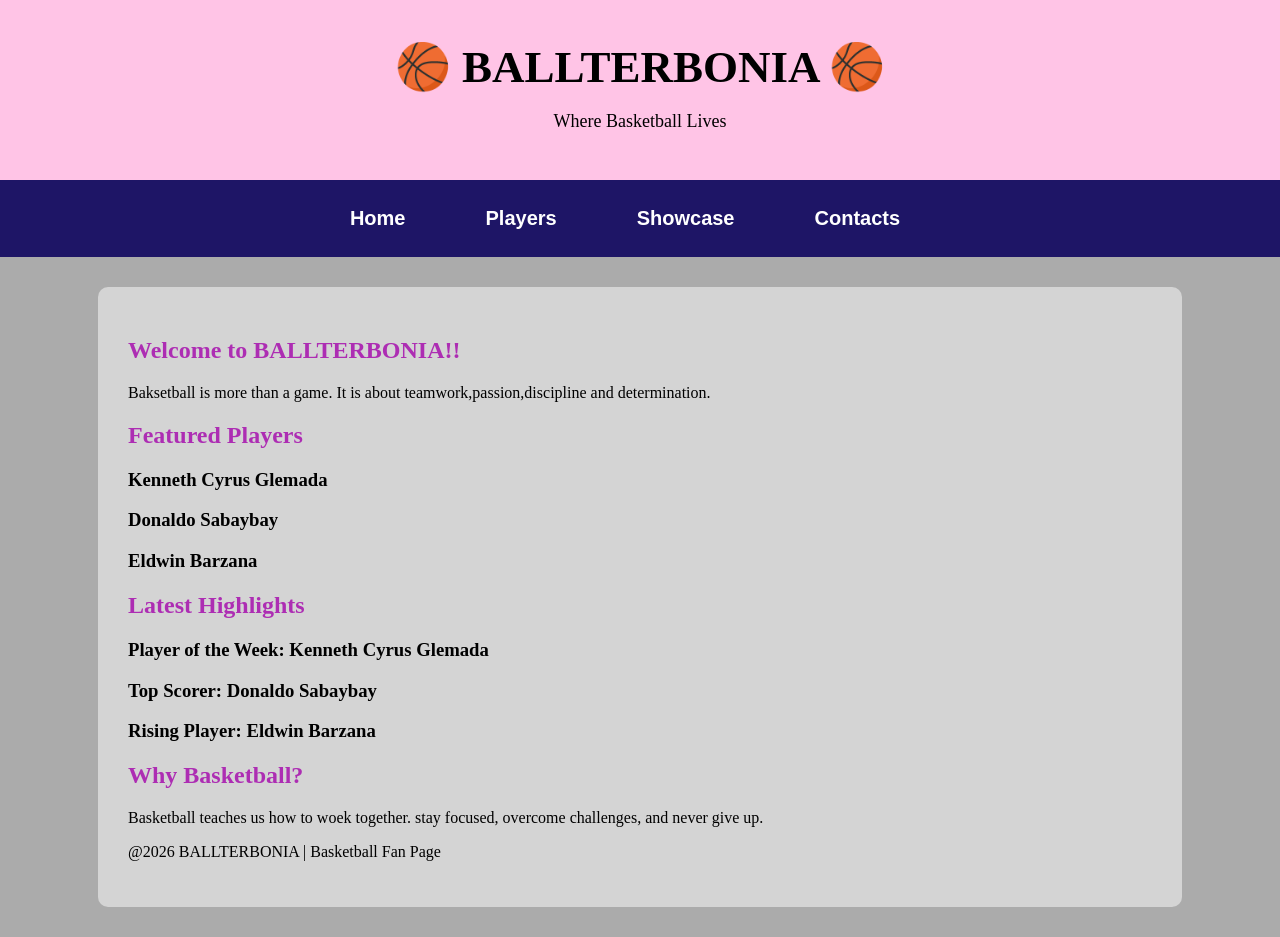
==== ballterbonia.html @ 87bc02ff "Add files via upload" ====
<html>
<head>
	<title>BALLTERBONIA</title>
	<link rel="stylesheet" href="ballterbonia.css">
 </head>
 <body>
	<div class="clert">
		<h1>🏀 BALLTERBONIA 🏀</h1>
		<p>Where Basketball Lives</p>
	</div>
	<nav>
	  <ul>
	    <li><a href="index.html"> Home </a></li>
		<li><a href="players.html">Players</a></li>
		<li><a href="teams.html">Showcase</a></li>
		<li><a href="stats.html">Contacts</a></li>
	  <ul>
	</nav> 
	
	<div class="bater">
	  <h2>Welcome to BALLTERBONIA!!</h2>
	  
	 <p> Baksetball is more than a game.
		It is about teamwork,passion,discipline and determination.</p>
		
	<h2> Featured Players</h2>
	
		<div class="bonias">
		  <div class="bonia">
		    <h3> Kenneth Cyrus Glemada</h3>
		</div> 
		
		<div class="bonia">
			 <h3> Donaldo Sabaybay</h3>
		</div>
		
		<div class="bonia">
			 <h3> Eldwin Barzana</h3>
		</div>
		
		<h2> Latest Highlights </h2>
	
		<div class="bonias">
		  <div class="bonia">
		    <h3>Player of the Week: Kenneth Cyrus Glemada</h3>
		</div> 
		
		<div class="bonia">
			 <h3>Top Scorer: Donaldo Sabaybay</h3>
		</div>
		
		<div class="bonia">
			 <h3>Rising Player: Eldwin Barzana</h3>
		</div>
	
	<h2> Why Basketball? </h2>
	<p>Basketball teaches us how to woek together. stay focused, overcome challenges, and never give up.</p>
	</div>
	
	<div class="ballterbonia">
	  <p>@2026 BALLTERBONIA | Basketball Fan Page</p>
	 </div>
	</body>
	</html>
---- ballterbonia.css ----
body{
	  margin:0;
	  font-family:Garamond, serif;
	  background-color:#ABABAB;
	}
	
	nav{
		background-color:#1E1566;
		padding:15px;
	}
	nav ul{
		list-style:none;
		display:flex;
		justify-content:center;
		gap:30px;
		margin:0;
		padding:0;
	}
	nav li{
		display:inline-block;
	}
	nav a{
		color:white;
		text-decoration:none;
		font-family:Arial, sans-serif;
		font-size:20px;
		font-weight:bold;
		padding:12px 25px;
		border-radius:8px;
		display:block;
	}
	nav a:hover{
		background-color:#0C0357;
	}
	
	.clert{
		background-color:#FFC4E6;
		color:black;
		text-align:center;
		padding:30px;
	}
	.clert h1{
		margin:10;
		font-size:45px;
		font-family:
	}
	.clert p{
		font-size:18px;
	}
	.rene{
		background-color:#FFD6D6;
		padding:10px;
	}
	.rene ul{
		list-style-type:none;
		margin:0;
		padding:0;
	}
	.rene li{
		display:inline-block;
		color:white;
		font-weight:blod;
		padding:15px 25px;
		font-family:Arial Black;
	}
	.bater{
		width:80%;
		margin:30px auto;
		background-color:D4D4D4;
		padding:30px;
		border-radius:10px;
		font-family:Garamond, serif;
	}
	.bater h2{
		color:#AD2DB3;
	.bonias{
		display:flex;
		gap:20px;
	}
	.bonia{
		bakcgound-color:#eeeeee;
		padding:20px;
		flex:1;
		border-radius:10px;
	}
	.bonia h3{
		color:red;
		font-family:impact;
	}
	.ballterbonia{
		background-color:black;
		color:white;
		text-align:center;
		padding:20px;
		margin-top:30px;
	}
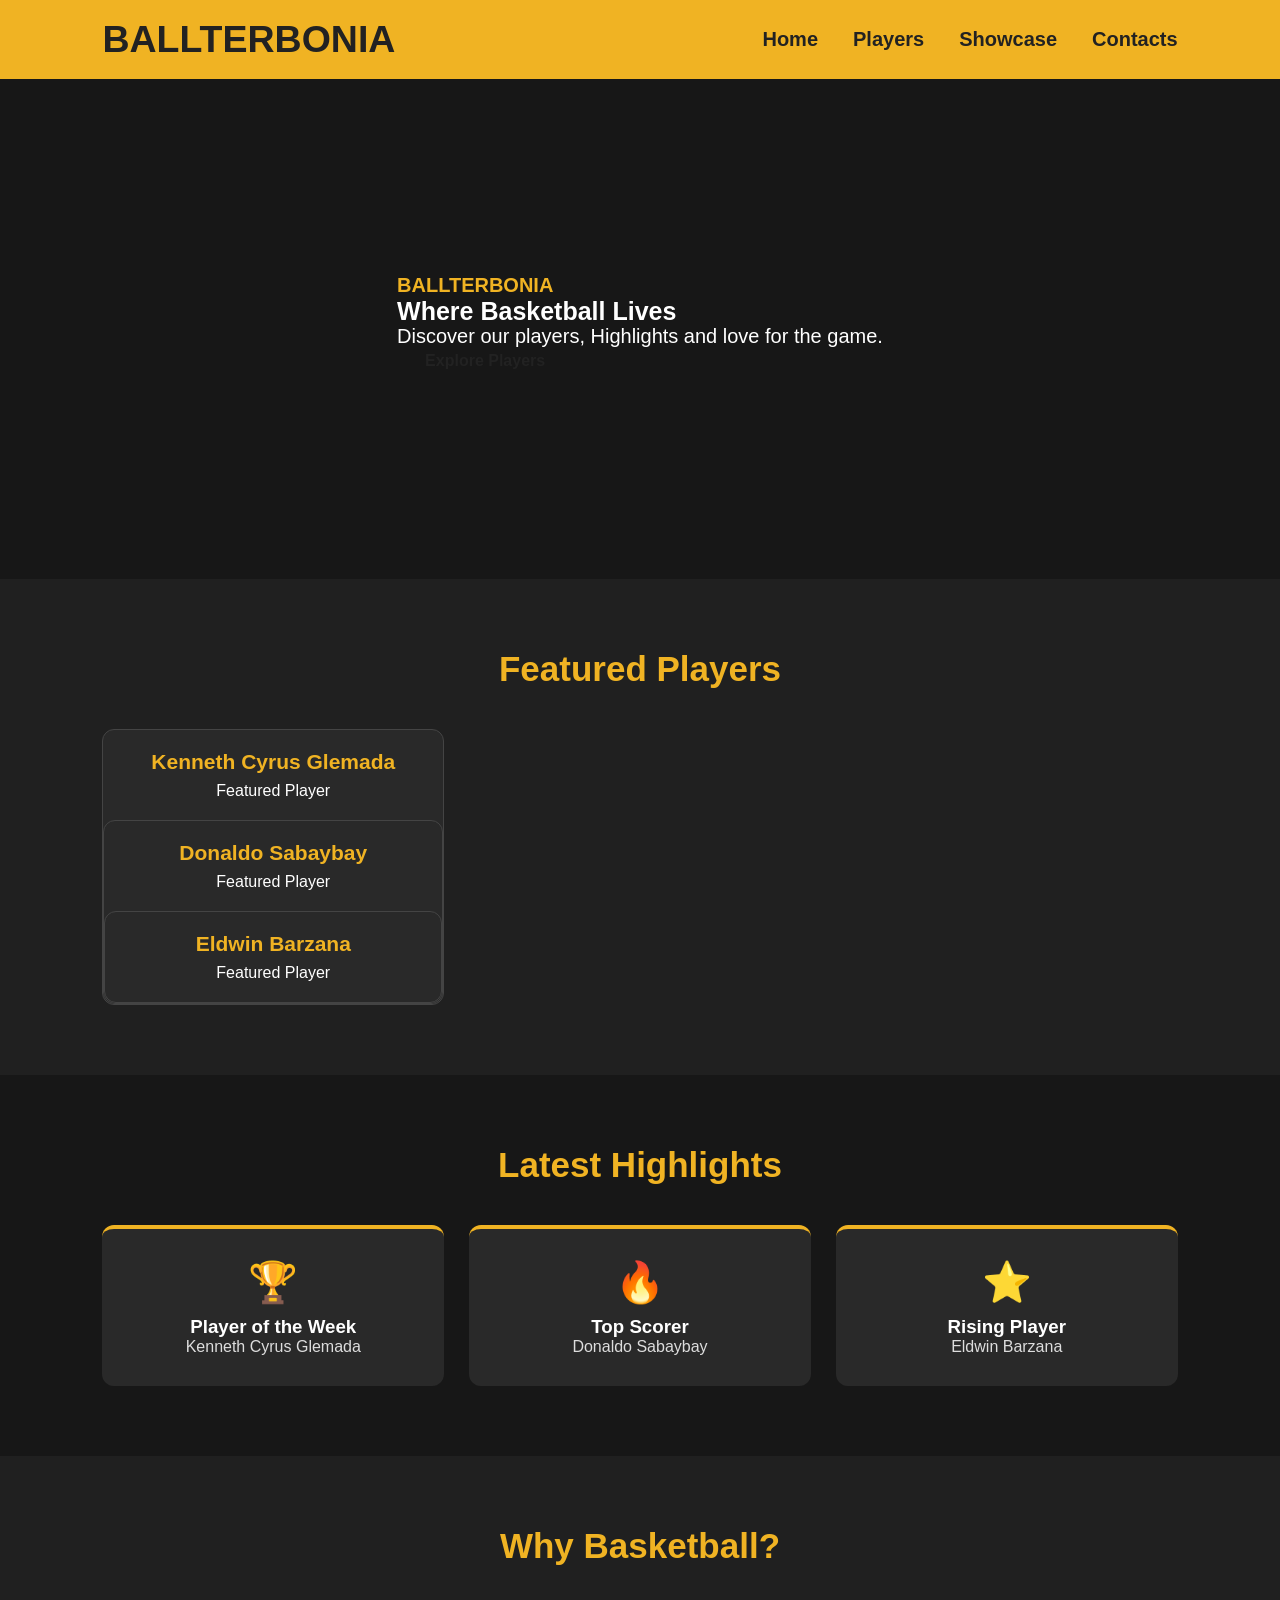
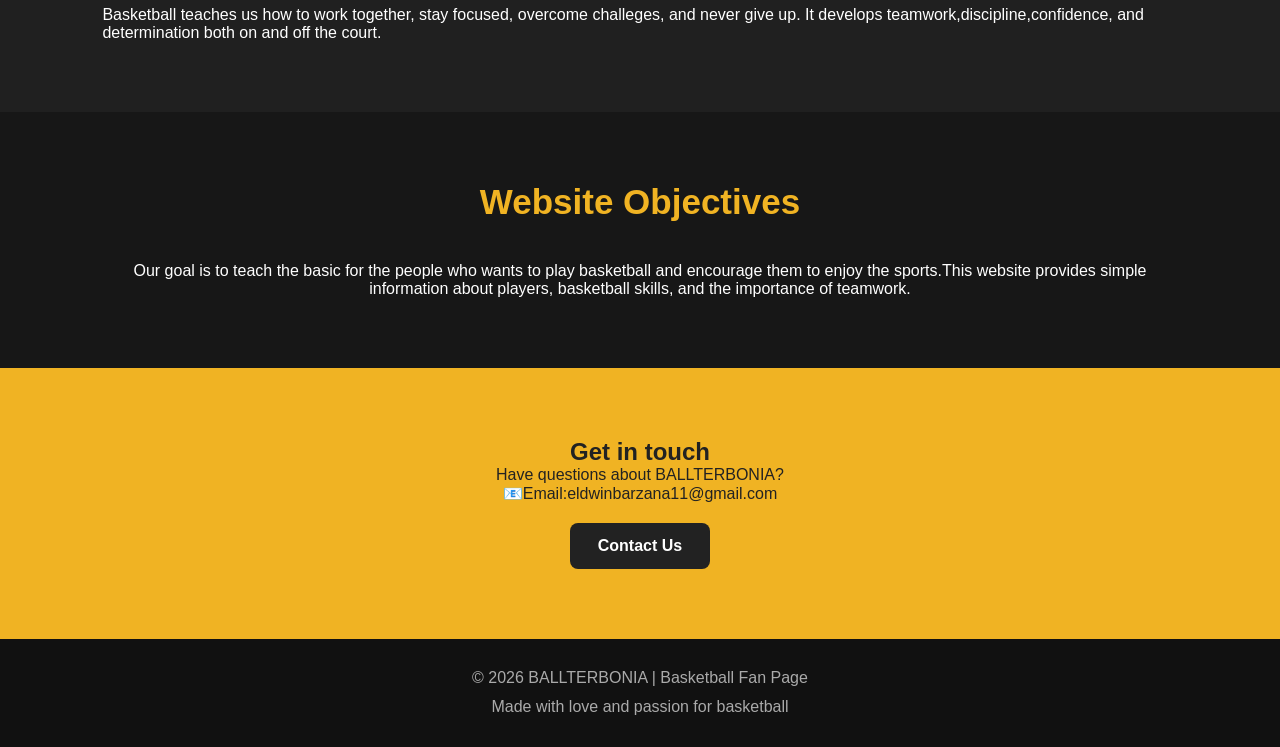
==== commit d39a90cc: "Update ballterbonia.html" ====
--- a/ballterbonia.html
+++ b/ballterbonia.html
@@ -1,65 +1,108 @@
-<html>
+<!DOCTYPE html>
+<html lang="en">
 <head>
+	<meta charset="UTF-8">
+	<meta name="viewport"
+content="width=device-width, initial-scale=1.0">
 	<title>BALLTERBONIA</title>
 	<link rel="stylesheet" href="ballterbonia.css">
  </head>
  <body>
-	<div class="clert">
-		<h1>🏀 BALLTERBONIA 🏀</h1>
-		<p>Where Basketball Lives</p>
+	<nav>
+	<div class="logo">
+		<h1>BALLTERBONIA</h1>
 	</div>
-	<nav>
-	  <ul>
+	  <ul class="nav-li">
 	    <li><a href="index.html"> Home </a></li>
 		<li><a href="players.html">Players</a></li>
 		<li><a href="teams.html">Showcase</a></li>
 		<li><a href="stats.html">Contacts</a></li>
-	  <ul>
+	  </ul>
 	</nav> 
 	
-	<div class="bater">
-	  <h2>Welcome to BALLTERBONIA!!</h2>
+	<header class="hero">
+		<div class="hero-content">
+		
+		<h1>BALLTERBONIA</h1>
+		<h2>Where Basketball Lives</h2>
+		<p>Discover our players, Highlights and love for the game.</p>
+		
+		<a href="players.html"class="button">Explore Players </a>
+		</div>
+		</header>
 	  
-	 <p> Baksetball is more than a game.
-		It is about teamwork,passion,discipline and determination.</p>
-		
-	<h2> Featured Players</h2>
+	 <section class="players">
+	 <h2 class="section-title">Featured Players</h2>
+	 <div class="player-container">
 	
-		<div class="bonias">
-		  <div class="bonia">
-		    <h3> Kenneth Cyrus Glemada</h3>
-		</div> 
-		
-		<div class="bonia">
-			 <h3> Donaldo Sabaybay</h3>
-		</div>
-		
-		<div class="bonia">
-			 <h3> Eldwin Barzana</h3>
-		</div>
-		
-		<h2> Latest Highlights </h2>
+	<div class="player-card">
+	 <div class="cyrus.jpg"alt="Kenneth Cyrus Glemada">
+	 
+	 <div class="player-info">
+		<h3> Kenneth Cyrus Glemada</h3>
+	 <p> Featured Player </p>
+	</div></div>
+	<div class="player-card">
+	 <div class="donaldo.jpg"alt="KDonaldo Sabaybay">
+	 
+	 <div class="player-info">
+		<h3> Donaldo Sabaybay</h3>
+	 <p> Featured Player </p>
+	</div></div>
 	
-		<div class="bonias">
-		  <div class="bonia">
-		    <h3>Player of the Week: Kenneth Cyrus Glemada</h3>
-		</div> 
-		
-		<div class="bonia">
-			 <h3>Top Scorer: Donaldo Sabaybay</h3>
-		</div>
-		
-		<div class="bonia">
-			 <h3>Rising Player: Eldwin Barzana</h3>
-		</div>
+	<div class="player-card">
+	 <div class="dwin.jpg"alt="Eldwin Barzana">
+	 
+	 <div class="player-info">
+		<h3> Eldwin Barzana</h3>
+	 <p> Featured Player </p>
+	</div></div></section>
 	
-	<h2> Why Basketball? </h2>
-	<p>Basketball teaches us how to woek together. stay focused, overcome challenges, and never give up.</p>
+	<section class="highlights">
+	<h2 class="section-title">Latest Highlights</h2>
+	
+	<div class="highlight-container">
+	<div class="highlight">
+	<div class="highlight-icon">🏆</div>
+	<h3> Player of the Week</h3>
+	<p> Kenneth Cyrus Glemada </p>
 	</div>
 	
-	<div class="ballterbonia">
-	  <p>@2026 BALLTERBONIA | Basketball Fan Page</p>
-	 </div>
+	<div class="highlight">
+	<div class="highlight-icon">🔥</div>
+	<h3> Top Scorer </h3>
+	<p> Donaldo Sabaybay </p>
+	</div>
+	
+	<div class="highlight">
+	<div class="highlight-icon">⭐</div>
+	<h3> Rising Player </h3>
+	<p> Eldwin Barzana </p>
+	</div></div></section>
+
+	<section class="why">
+	<div class""why-content">
+	<h2 class="section-title">Why Basketball?</h2>
+	<p> Basketball teaches us how to work together, stay focused, overcome challeges, and never give up.
+	It develops teamwork,discipline,confidence, and determination both on and off the court.</p></div></section>
+	
+	<section class="objectives">
+	<h2 class="section-title">Website Objectives</h2>
+	<div class="objective-box">
+	<p> Our goal is to teach the basic for the people who wants to play basketball 
+	and encourage them to enjoy the sports.This website provides simple information about players,
+	basketball skills, and the importance of teamwork.</p></div></section>
+	
+	<section class="contact">
+	<div class""contact-content">
+	<h2> Get in touch </h2>
+	<p>Have questions about BALLTERBONIA?</p>
+	<p>📧Email:eldwinbarzana11@gmail.com</p>
+	<a href="stats.html" class="contact-button">Contact Us</a></div></section>
+	
+	<footer>
+	<p> © 2026 BALLTERBONIA | Basketball Fan Page</p>
+	<p>Made with love and passion for basketball</p>
+	</footer>
 	</body>
 	</html>
-	
--- a/ballterbonia.css
+++ b/ballterbonia.css
@@ -1,97 +1,314 @@
+	* {
+		margin:0;
+		padding:0;
+		box-sizing:border-box;
+	}
+	html{
+		scroll-behavior:smooth;
+	}
 	body{
 	  margin:0;
-	  font-family:Garamond, serif;
-	  background-color:#ABABAB;
+	  font-family:Arial, sans-serif;
+	  background:#171717;
+	  color:white;
 	}
 	
 	nav{
-		background-color:#1E1566;
-		padding:15px;
-	}
-	nav ul{
+		background:#f0b323;
+		display:flex;
+		align-items:center;
+		justify-content:space-between;
+		padding:18px 8%;
+		position:sticky;
+		top:0;
+		z-index:100;
+	}
+	.logo {
+		font-size:25px;
+		font-weight:bold;
+		color:#222;
+	}
+	
+	.nav-li{
+		display:flex;
+		gap:35px;
 		list-style:none;
-		display:flex;
-		justify-content:center;
-		gap:30px;
-		margin:0;
-		padding:0;
-	}
-	nav li{
-		display:inline-block;
-	}
-	nav a{
-		color:white;
+	}
+	
+	.nav-li a{
 		text-decoration:none;
-		font-family:Arial, sans-serif;
+		color:#222;
 		font-size:20px;
 		font-weight:bold;
-		padding:12px 25px;
+		transition:0.3s;
+	}
+	.nav-li a:hover{
+		color:white;
+	}
+	
+	.hero{
+		min-height:500px;
+		display:flex;
+		align-items:center;
+		justify-content:center;
+		text-align:left;
+		padding:3px;
+	}
+	background:
+		linear-gradient(rgba(0,0,0,0.65), rbga(0,0,0,0.75)),
+		url("ball.jpg");
+		
+		background-size:cover;
+		background-position:center;
+		
+	}
+	.hero-content {
+		max-width:800px;
+	}
+	.hero h1{
+		font-size:20px;
+		margin-bottom:30;
+		color:#f0b323;
+	}
+	.hero h2{
+		font-size:25px;
+		margin-bottom:10px;
+	}
+	.hero p{
+		font-size:20px;
+		line-height:1.6px;
+		margin-bottom::30px;
+		
+	}
+	.button {
+		display:inline-block;
+		background:f0b323;
+		color:#222;
+		padding:14px 28px;
 		border-radius:8px;
+		text-decoration:none;
+		font-weight:bold;
+		transition:0.3s;
+	}
+	.button:hover{
+		background:white;
+		transform:scale(1.05);
+	}
+	
+	section{
+		padding:70px 8%;
+	}
+	
+	.section-title {
+		text-align:center;
+		font-size:35px;
+		color:#f0b323;
+		margin-bottom:40px;
+	}
+	.welcome{
+		background:#171717;
+	}
+	
+	.intro {
+		text-align:center;
+		max-width:850px;
+		margin:auto;
+	}
+	.intro p{
+		font-size:18px;
+		line-height:1.8;
+		color:#ddd;
+	}
+	
+	.players {
+		background:#202020;
+	}
+	.player-container{
+		display:grid;
+		grid-template-columns: repeat(3, 1fr);
+		gap:25px;
+	}
+	.player-card{
+		background:#292929;
+		border-radius:12px;
+		overflow:hidden;
+		text-align:center;
+		border:1px solid #444;
+		transition:0,3s;
+	}
+	.player-card:hover{
+		transform:translateY(-8px);
+		box-shadow:0 10px 25px rgba(0,0,0,0.5);
+	}
+	.player-card img{
+		width:100%;
+		height:250px;
+		object-fit:cover;
 		display:block;
 	}
-	nav a:hover{
-		background-color:#0C0357;
-	}
-	
-	.clert{
-		background-color:#FFC4E6;
-		color:black;
-		text-align:center;
+	.player-info {
+		padding:20px;
+	}
+	.player-info h3{
+		color:#f0b323;
+		margin-bottom:8px;
+		font-size:21px;
+	}
+	.player-info p{
+		color#ccc;
+	}
+	.highlights {
+		background:#171717;
+	}
+	.highlight-container{
+		display:grid;
+		grid-template-columns:repeat(3, 1fr);
+		gap:25px;
+	}
+	.highlight{
+		background:#292929;
 		padding:30px;
-	}
-	.clert h1{
-		margin:10;
-		font-size:45px;
-		font-family:
-	}
-	.clert p{
+		text-align:center;
+		border-radius:12px;
+		border-top:4px solid #f0b323;
+		transition:0.3s;
+	}
+	.highlight:hover{
+		transform:translateY(-5px);
+	}
+	.highlight-icon{
+		font-size:40px;
+		margin-bottom:10px;
+	}
+	.highlight p{
+		color:#ddd;
+	}
+	.why {
+		background:#202020;
+	}
+	.why-content p{
 		font-size:18px;
-	}
-	.rene{
-		background-color:#FFD6D6;
+		line-height:1,8;
+		color:#ddd;
+	}
+	.objectives{
+		background:#171717;
+		text-align:center;
+	}
+	.objextvices-box{
+		max-width:800px;
+		margin:auto;
+		background:#292929;
+		padding:30px;
+		border-radius:12px;
+		border:1px solid #444;
+	}
+	objectives-box p{
+		font-size:18px;
+		line-height:1.7;
+		color:#ddd;
+	}
+	.contact{
+		background:#f0b323;
+		color:#222;
+		text-align:center;
+	}
+	.contact-content h2{
+		font-size:17px;
+		margin:8px;
+	}
+	.contact-button {
+
+		display: inline-block;
+		margin-top: 20px;
+		background: #222;
+		color: white;
+		padding: 14px 28px;
+		border-radius: 8px;
+		text-decoration: none;
+		font-weight: bold;
+		transition: 0.3s;
+	}
+
+	.contact-button:hover {
+
+		background: white;
+		color: #222;
+
+	}
+	footer {
+		background: #111;
+		text-align: center;
+		padding: 25px;
+		color:#aaa;
+		line-height:1.8;
+	}
+	
+	@media (max-width: 768px) {
+
+	nav {
+		flex-direction: column;
+		gap: 15px;
+	}
+
+	.nav-links {
+		gap: 15px;
+		flex-wrap: wrap;
+		justify-content: center;
+	}
+
+	.hero h1 {
+		font-size: 40px;
+	}
+	
+	.hero h2 { 
+		font-size:20px;
+	}
+
+	.hero p {
+		font-size: 16px;
+	}
+
+	.player-container, .highlight-container { 
+		grid-template-columns:1fr;
+	}
+
+	section { 
+		padding:50px 6%;
+	}
+
+	.section-title { 
+		font-size:30px;
+	}
+	.video-section {
+		background:#171717;
+		text-align:center;
+	}
+	.video-container {
+		max-width:900px;
+		margin:auto;
+		background:#000;
 		padding:10px;
-	}
-	.rene ul{
-		list-style-type:none;
-		margin:0;
-		padding:0;
-	}
-	.rene li{
-		display:inline-block;
-		color:white;
-		font-weight:blod;
-		padding:15px 25px;
-		font-family:Arial Black;
-	}
-	.bater{
-		width:80%;
-		margin:30px auto;
-		background-color:D4D4D4;
-		padding:30px;
-		border-radius:10px;
-		font-family:Garamond, serif;
-	}
-	.bater h2{
-		color:#AD2DB3;
-	.bonias{
-		display:flex;
-		gap:20px;
-	}
-	.bonia{
-		bakcgound-color:#eeeeee;
-		padding:20px;
-		flex:1;
-		border-radius:10px;
-	}
-	.bonia h3{
-		color:red;
-		font-family:impact;
-	}
-	.ballterbonia{
-		background-color:black;
-		color:white;
-		text-align:center;
-		padding:20px;
-		margin-top:30px;
-	}
-	+		border-radius:12px;
+	}
+	.video-container video{
+		width:100%;
+		max-height:500px;
+		display:block;
+		border-radius:8px;
+	}
+	.video-description {
+		max-width:700px;
+		margin:25px auto 0; 
+	}
+	.video-description h3 {
+		color:#f0b323;
+		font-size:25px;
+		margin-bottom:10px;
+	}
+	video-description p{
+		color:#ddd;
+		font-size:17px;
+		line-height:1.7;
+	}}
+	
